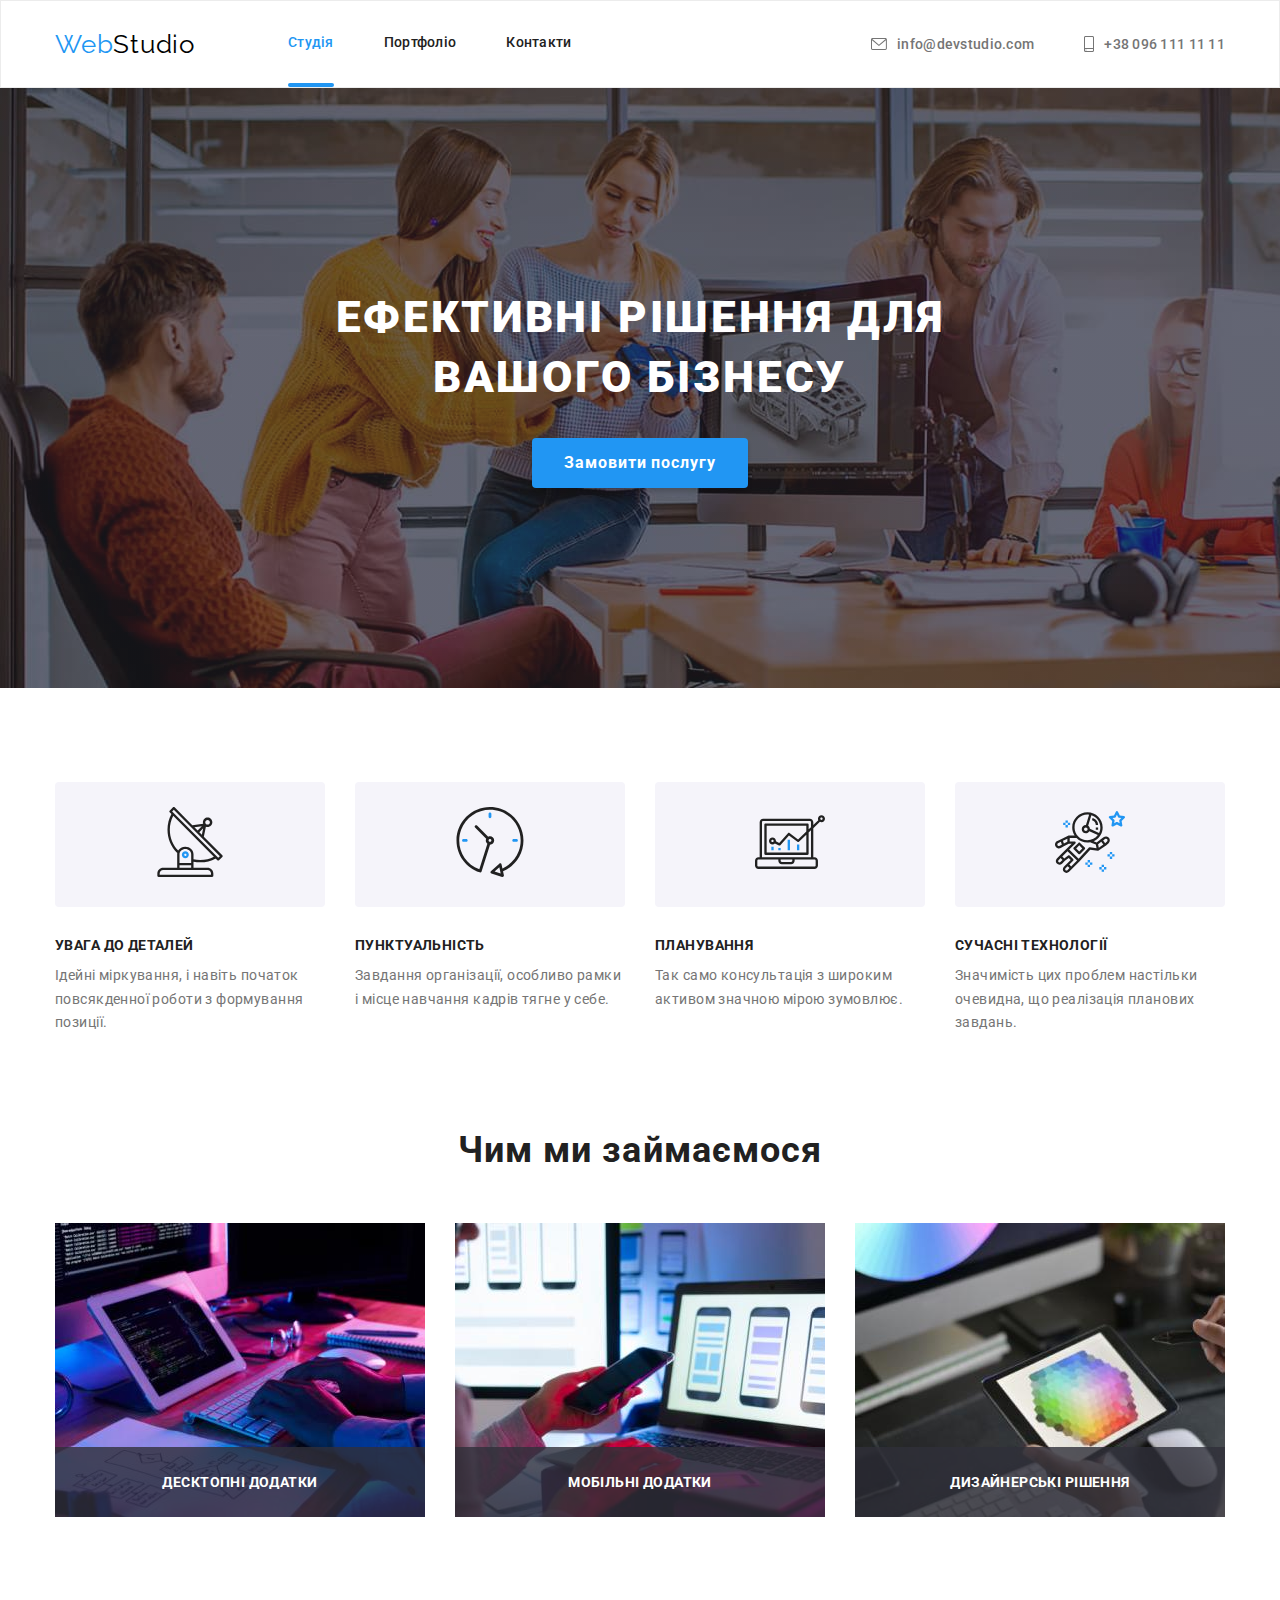
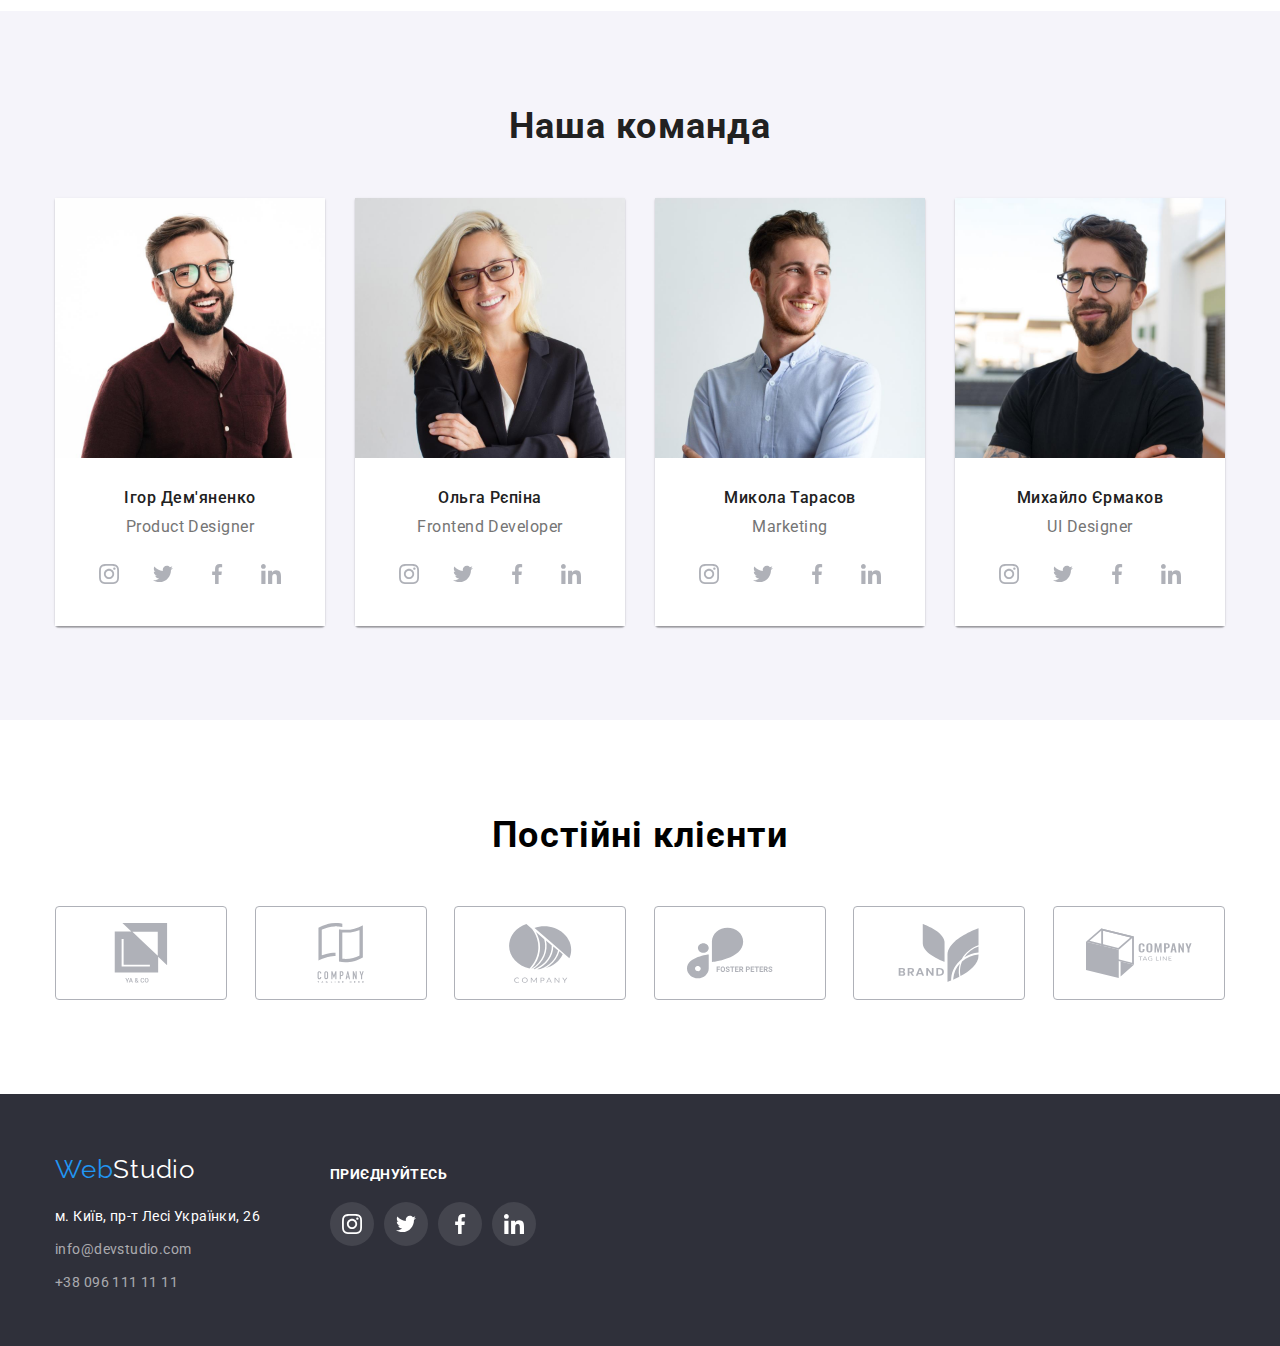
==== index.html @ 17dde600 "complete" ====
<!DOCTYPE html>
<html lang="uk">
  <head>
    <meta charset="UTF-8" />
    <meta http-equiv="X-UA-Compatible" content="IE=edge" />
    <meta name="viewport" content="width=device-width, initial-scale=1.0" />
    <link rel="preconnect" href="https://fonts.gstatic.com" crossorigin />
    <link
      href="https://fonts.googleapis.com/css2?family=Raleway:wght@700&family=Roboto:wght@400;500;700;900&display=swap"
      rel="stylesheet"
    />
    <link rel="stylesheet" href="./css/modern-normalize.min.css" />
    <link rel="stylesheet" href="./css/styles.css" />
    <title>Студія</title>
  </head>
  <body>
    <header>
      <div class="container">
        <a href="./index.html" class="logo">Web<span>Studio</span></a>
        <nav>
          <ul class="navbar">
            <li class="navbar_item current">
              <a href="./index.html" class="active-page">Студія</a>
            </li>
            <li class="navbar_item">
              <a href="./portfolio.html">Портфоліо</a>
            </li>
            <li class="navbar_item"><a href="#">Контакти</a></li>
          </ul>
        </nav>
        <ul class="contacts-list">
          <li class="contacts-item">
            <a href="mailto:info@devstudio.com" class="contacts-link">
              <svg class="icon icon-mail" width="16" height="12">
                <use href="./img/icons.svg#icon-mail"></use>
              </svg>

              info@devstudio.com</a
            >
          </li>
          <li class="contacts-item">
            <a href="tel:+380961111111" class="contacts-link">
              <svg class="icon icon-tel" width="10" height="16">
                <use href="./img/icons.svg#icon-smartphone"></use>
              </svg>
              +38 096 111 11 11</a
            >
          </li>
        </ul>
      </div>
    </header>

    <main>
      <section class="uppersite section">
        <div class="container">
          <h1 class="main-header">
            Ефективні рішення для<br />
            вашого бізнесу
          </h1>
          <button type="button" class="frst-btn" data-modal-open>
            Замовити послугу
          </button>
        </div>
      </section>

      <section class="speciality section">
        <div class="container">
          <h2 hidden>Особливості</h2>
          <ul class="speciality-list">
            <li class="speciality-item">
              <div class="speciality-icon">
                <svg width="70" height="70">
                  <use href="./img/icons.svg#icon-antenna_1"></use>
                </svg>
              </div>
              <h3>УВАГА ДО ДЕТАЛЕЙ</h3>
              <p>
                Ідейні міркування, і навіть початок повсякденної роботи з
                формування позиції.
              </p>
            </li>
            <li class="speciality-item">
              <div class="speciality-icon">
                <svg width="70" height="70">
                  <use href="./img/icons.svg#icon-clock_1"></use>
                </svg>
              </div>
              <h3>ПУНКТУАЛЬНІСТЬ</h3>
              <p>
                Завдання організації, особливо рамки і місце навчання кадрів
                тягне у себе.
              </p>
            </li>
            <li class="speciality-item">
              <div class="speciality-icon">
                <svg width="70" height="70">
                  <use href="./img/icons.svg#icon-diagram_1"></use>
                </svg>
              </div>
              <h3>ПЛАНУВАННЯ</h3>
              <p>
                Так само консультація з широким активом значною мірою зумовлює.
              </p>
            </li>
            <li class="speciality-item">
              <div class="speciality-icon">
                <svg width="70" height="70">
                  <use href="./img/icons.svg#icon-astronaut_1"></use>
                </svg>
              </div>
              <h3>СУЧАСНІ ТЕХНОЛОГІЇ</h3>
              <p>
                Значимість цих проблем настільки очевидна, що реалізація
                планових завдань.
              </p>
            </li>
          </ul>
        </div>
      </section>
      <section class="our-projects section">
        <div class="container">
          <h2 class="projects-subheader">Чим ми займаємося</h2>
          <ul class="projects-list">
            <li class="projects-list-item">
              <img
                class="project-img"
                src="./img/our_projects_1.jpg"
                alt="Кодинг"
                width="370"
              />
              <p class="projects-desc">Десктопні додатки</p>
            </li>
            <li class="projects-list-item">
              <img
                class="project-img"
                src="./img/our_projects_2.jpg"
                alt="Робота над застосунками"
                width="370"
              />
              <p class="projects-desc">Мобільні додатки</p>
            </li>
            <li class="projects-list-item">
              <img
                class="project-img"
                src="./img/our_projects_3.jpg"
                alt="Вибір кольорової палітри"
                width="370"
              />
              <p class="projects-desc">Дизайнерські рішення</p>
            </li>
          </ul>
        </div>
      </section>

      <section class="our-team section">
        <div class="container">
          <h2 class="team-subheader">Наша команда</h2>
          <ul class="team-list">
            <li class="team-card">
              <img
                src="./img/our_team_1.jpg"
                alt="Ігор Дем'яненко"
                width="270"
              />
              <div class="team-card-info">
                <h3>Ігор Дем'яненко</h3>
                <p lang="en">Product Designer</p>
                <ul class="socials">
                  <li class="socials-item">
                    <a href="#" class="socials-item-link">
                      <svg width="20" height="20" class="icon">
                        <use href="./img/icons.svg#icon-instagram"></use>
                      </svg>
                    </a>
                  </li>
                  <li class="socials-item">
                    <a href="#" class="socials-item-link">
                      <svg width="20" height="20" class="icon">
                        <use href="./img/icons.svg#icon-twitter"></use>
                      </svg>
                    </a>
                  </li>
                  <li class="socials-item">
                    <a href="#" class="socials-item-link">
                      <svg width="20" height="20" class="icon">
                        <use href="./img/icons.svg#icon-facebook"></use>
                      </svg>
                    </a>
                  </li>
                  <li class="socials-item">
                    <a href="#" class="socials-item-link">
                      <svg width="20" height="20" class="icon">
                        <use href="./img/icons.svg#icon-linkedin"></use>
                      </svg>
                    </a>
                  </li>
                </ul>
              </div>
            </li>
            <li class="team-card">
              <img src="./img/our_team_2.jpg" alt="Ольга Рєпіна" width="270" />
              <div class="team-card-info">
                <h3>Ольга Рєпіна</h3>
                <p lang="en">Frontend Developer</p>
                <ul class="socials">
                  <li class="socials-item">
                    <a href="#" class="socials-item-link">
                      <svg width="20" height="20" class="icon">
                        <use href="./img/icons.svg#icon-instagram"></use>
                      </svg>
                    </a>
                  </li>
                  <li class="socials-item">
                    <a href="#" class="socials-item-link">
                      <svg width="20" height="20" class="icon">
                        <use href="./img/icons.svg#icon-twitter"></use>
                      </svg>
                    </a>
                  </li>
                  <li class="socials-item">
                    <a href="#" class="socials-item-link">
                      <svg width="20" height="20" class="icon">
                        <use href="./img/icons.svg#icon-facebook"></use>
                      </svg>
                    </a>
                  </li>
                  <li class="socials-item">
                    <a href="#" class="socials-item-link">
                      <svg width="20" height="20" class="icon">
                        <use href="./img/icons.svg#icon-linkedin"></use>
                      </svg>
                    </a>
                  </li>
                </ul>
              </div>
            </li>
            <li class="team-card">
              <img
                src="./img/our_team_3.jpg"
                alt="Микола Тарасов"
                width="270"
              />
              <div class="team-card-info">
                <h3>Микола Тарасов</h3>
                <p lang="en">Marketing</p>
                <ul class="socials">
                  <li class="socials-item">
                    <a href="#" class="socials-item-link">
                      <svg width="20" height="20" class="icon">
                        <use href="./img/icons.svg#icon-instagram"></use>
                      </svg>
                    </a>
                  </li>
                  <li class="socials-item">
                    <a href="#" class="socials-item-link">
                      <svg width="20" height="20" class="icon">
                        <use href="./img/icons.svg#icon-twitter"></use>
                      </svg>
                    </a>
                  </li>
                  <li class="socials-item">
                    <a href="#" class="socials-item-link">
                      <svg width="20" height="20" class="icon">
                        <use href="./img/icons.svg#icon-facebook"></use>
                      </svg>
                    </a>
                  </li>
                  <li class="socials-item">
                    <a href="#" class="socials-item-link">
                      <svg width="20" height="20" class="icon">
                        <use href="./img/icons.svg#icon-linkedin"></use>
                      </svg>
                    </a>
                  </li>
                </ul>
              </div>
            </li>
            <li class="team-card">
              <img
                src="./img/our_team_4.jpg"
                alt="Михайло Єрмаков"
                width="270"
              />
              <div class="team-card-info">
                <h3>Михайло Єрмаков</h3>
                <p lang="en">UI Designer</p>
                <ul class="socials">
                  <li class="socials-item">
                    <a href="#" class="socials-item-link">
                      <svg width="20" height="20" class="icon">
                        <use href="./img/icons.svg#icon-instagram"></use>
                      </svg>
                    </a>
                  </li>
                  <li class="socials-item">
                    <a href="#" class="socials-item-link">
                      <svg width="20" height="20" class="icon">
                        <use href="./img/icons.svg#icon-twitter"></use>
                      </svg>
                    </a>
                  </li>
                  <li class="socials-item">
                    <a href="#" class="socials-item-link">
                      <svg width="20" height="20" class="icon">
                        <use href="./img/icons.svg#icon-facebook"></use>
                      </svg>
                    </a>
                  </li>
                  <li class="socials-item">
                    <a href="#" class="socials-item-link">
                      <svg width="20" height="20" class="icon">
                        <use href="./img/icons.svg#icon-linkedin"></use>
                      </svg>
                    </a>
                  </li>
                </ul>
              </div>
            </li>
          </ul>
        </div>
      </section>

      <section class="partners section">
        <div class="container">
          <h2 class="partners-header">Постійні клієнти</h2>
          <ul class="partners-list">
            <li class="partners-item">
              <a href="#" class="partners-link">
                <svg width="106" height="60" class="icon">
                  <use href="./img/icons.svg#icon-company_1"></use>
                </svg>
              </a>
            </li>
            <li class="partners-item">
              <a href="#" class="partners-link">
                <svg width="106" height="60" class="icon">
                  <use href="./img/icons.svg#icon-company_2"></use>
                </svg>
              </a>
            </li>
            <li class="partners-item">
              <a href="#" class="partners-link">
                <svg width="106" height="60" class="icon">
                  <use href="./img/icons.svg#icon-company_3"></use>
                </svg>
              </a>
            </li>
            <li class="partners-item">
              <a href="#" class="partners-link">
                <svg width="106" height="60" class="icon">
                  <use href="./img/icons.svg#icon-company_4"></use>
                </svg>
              </a>
            </li>
            <li class="partners-item">
              <a href="#" class="partners-link">
                <svg width="106" height="60" class="icon">
                  <use href="./img/icons.svg#icon-company_5"></use>
                </svg>
              </a>
            </li>
            <li class="partners-item">
              <a href="#" class="partners-link">
                <svg width="106" height="60" class="icon">
                  <use href="./img/icons.svg#icon-company_6"></use>
                </svg>
              </a>
            </li>
          </ul>
        </div>
      </section>

      <div class="backdrop is-hidden" data-modal>
        <div class="modal">
          <button type="button" class="btn-close" data-modal-close>
            <svg class="icon icon-close" width="11" height="11">
              <use href="./img/icons.svg#icon-close"></use>
            </svg>
          </button>
        </div>
      </div>
    </main>

    <footer>
      <div class="footer container">
        <div class="footer-address">
          <a href="index.html" class="footer-logo">Web<span>Studio</span></a>
          <address class="footer-contacts">
            <ul class="footer-contacts-list">
              <li class="footer-contacts-item">
                <a
                  href="https://goo.gl/maps/Gp3ARR3Tay99MyRA6"
                  target="_blank"
                  rel="noopener noreferrer"
                  class="address"
                  >м. Київ, пр-т Лесі Українки, 26
                </a>
              </li>
              <li class="footer-contacts-item">
                <a href="mailto:info@devstudio.com">info@devstudio.com</a>
              </li>
              <li class="footer-contacts-item">
                <a href="tel:+380961111111">+38 096 111 11 11</a>
              </li>
            </ul>
          </address>
        </div>

        <div class="footer-media">
          <h2 class="footer-header">приєднуйтесь</h2>
          <ul class="footer-socials">
            <li class="footer-socials-item">
              <a href="#" class="footer-socials-link">
                <svg width="20" height="20">
                  <use href="./img/icons.svg#icon-instagram" class="icon"></use>
                </svg>
              </a>
            </li>
            <li class="footer-socials-item">
              <a href="#" class="footer-socials-link">
                <svg width="20" height="20">
                  <use href="./img/icons.svg#icon-twitter" class="icon"></use>
                </svg>
              </a>
            </li>
            <li class="footer-socials-item">
              <a href="#" class="footer-socials-link">
                <svg width="20" height="20">
                  <use href="./img/icons.svg#icon-facebook" class="icon"></use>
                </svg>
              </a>
            </li>
            <li class="footer-socials-item">
              <a href="#" class="footer-socials-link">
                <svg width="20" height="20">
                  <use href="./img/icons.svg#icon-linkedin" class="icon"></use>
                </svg>
              </a>
            </li>
          </ul>
        </div>
      </div>
    </footer>
    <script src="./js/modal.js"></script>
  </body>
</html>
---- css/styles.css ----
:root {
  --brand-color: #2196f3;
  --primary-color: #212121;
  --secondary-color: #757575;
  --light-color: #fff;
  --primary-background: #2f303a;
  --light-background: #f5f4fa;
  --gray-color: #afb1b8;
}

a {
  color: inherit;
  text-decoration: none;
}

h1,
h2,
h3,
h4,
p {
  margin: 0;
}

ul {
  list-style-type: none;
  margin: 0;
  padding: 0;
}

img {
  display: block;
  max-width: 100%;
  height: auto;
}

body {
  font-family: "Roboto", sans-serif;
  background-color: var(--light-color);
}

.container {
  max-width: 1200px;
  margin: 0 auto;
  padding: 0 15px;
}

header {
  border: 1px solid #ececec;
  /* padding: 25px 0; */
}

header .container {
  display: flex;
  align-items: center;
}

.logo {
  font-family: "Raleway";
  font-size: 26px;
  line-height: 1.2;
  letter-spacing: 0.03em;
  color: var(--brand-color);
}

.logo span {
  color: black;
}

.navbar {
  display: flex;
  margin-left: 93px;
}

.navbar_item {
  padding: 32px 0;
}

.navbar_item a {
  font-weight: 500;
  font-size: 14px;
  line-height: 1.2;
  letter-spacing: 0.02em;
  color: var(--primary-color);
  transition-property: color;
  transition-duration: 250ms;
  transition-timing-function: cubic-bezier(0.4, 0, 0.2, 1);
}

.navbar_item:not(:last-child) {
  margin-right: 50px;
}

.navbar_item .active-page {
  color: var(--brand-color);
}

.current::after {
  content: "";
  position: relative;
  top: 32px;
  display: block;
  width: 100%;
  height: 4px;
  background-color: #2196f3;
  border-radius: 2px;
}

.contacts-list {
  display: flex;
  gap: 50px;
  margin-left: auto;
}

.contacts-item a {
  font-weight: 500;
  font-size: 14px;
  line-height: 1.2;
  letter-spacing: 0.02em;
  color: var(--secondary-color);
  transition-property: color;
  transition-duration: 250ms;
  transition-timing-function: cubic-bezier(0.4, 0, 0.2, 1);
}

.contacts-item {
  display: flex;
  align-items: center;
}

.contacts-link {
  display: flex;
  align-items: center;
}

.icon {
  fill: currentColor;
  display: block;
}

.icon-mail,
.icon-tel {
  margin-right: 10px;
}

.navbar_item a:hover,
.navbar_item a:focus,
.contacts-item a:hover,
.contacts-item a:focus {
  color: var(--brand-color);
}

.section {
  padding: 94px 0;
}

.uppersite {
  min-height: 600px;
  background-image: linear-gradient(
      to right,
      rgba(47, 48, 58, 0.4),
      rgba(47, 48, 58, 0.4)
    ),
    url(../img/main_bg.jpg);
  background-repeat: no-repeat;
  background-color: var(--primary-background);
  padding-top: 200px;
  max-width: 1600px;
  margin: 0 auto;
}

.main-header {
  font-weight: 900;
  font-size: 44px;
  line-height: 1.36;
  letter-spacing: 0.06em;
  text-transform: uppercase;
  color: var(--light-color);
  text-align: center;
}

.frst-btn {
  display: block;
  color: var(--light-color);
  font-weight: 700;
  font-size: 16px;
  line-height: 1.88;
  letter-spacing: 0.06em;
  background-color: var(--brand-color);
  box-shadow: 0px 4px 4px rgba(0, 0, 0, 0.15);
  border-radius: 4px;
  width: 216px;
  height: 50px;
  border-style: none;
  cursor: pointer;
  margin: 0 auto;
  /* text-align: center;
  align-items: center; */
  margin-top: 30px;
}

.frst-btn:active {
  background-color: #188ce8;
}

.backdrop {
  position: fixed;
  top: 0;
  left: 0;
  width: 100%;
  height: 100%;
  background-color: rgba(0, 0, 0, 0.2);
}

.backdrop.is-hidden {
  opacity: 0;
  pointer-events: none;
}

.modal {
  position: absolute;
  top: 50%;
  left: 50%;
  transform: translate(-50%, -50%);
  width: 528px;
  height: 581px;
  background-color: var(--light-color);
  box-shadow: 0px 1px 3px rgba(0, 0, 0, 0.12), 0px 1px 1px rgba(0, 0, 0, 0.14),
    0px 2px 1px rgba(0, 0, 0, 0.2);
  border-radius: 4px;
  transition-property: opacity;
  transition-duration: 500ms;
  transition-timing-function: cubic-bezier(0.4, 0, 0.2, 1);
}

.btn-close {
  position: absolute;
  border: 1px solid rgba(0, 0, 0, 0.1);
  width: 30px;
  height: 30px;
  background-color: var(--light-color);
  top: 8px;
  right: 8px;
  border-radius: 50%;
  cursor: pointer;
}

.icon-close {
  position: absolute;
  top: 50%;
  left: 50%;
  transform: translate(-50%, -50%);
}

.speciality {
  min-height: 286px;
}

.speciality-list {
  display: flex;
  gap: 30px;
}

/* .speciality-item {
  width: 270px;
  min-height: 98px;
} */

.speciality-icon {
  background-color: var(--light-background);
  border-radius: 4px;
  padding: 25px 100px;
  margin-bottom: 30px;
}

.speciality-item h3 {
  font-size: 14px;
  line-height: 1.2;
  letter-spacing: 0.03em;
  text-transform: uppercase;
  color: var(--primary-color);
  text-align: left;
}

.speciality-item p {
  margin-top: 10px;
  font-size: 14px;
  line-height: 1.71;
  letter-spacing: 0.03em;
  color: var(--secondary-color);
  text-align: left;
}

.our-projects {
  min-height: 480px;
  padding-top: 0;
}

.projects-subheader {
  font-size: 36px;
  line-height: 1.2;
  letter-spacing: 0.03em;
  color: var(--primary-color);
  text-align: center;
  margin-bottom: 50px;
}

.projects-list {
  display: flex;
  gap: 30px;
}

.projects-list-item {
  position: relative;
}

.projects-desc {
  position: absolute;
  bottom: 0;
  width: 100%;
  font-weight: 700;
  font-size: 14px;
  line-height: calc(16 / 14);
  text-align: center;
  letter-spacing: 0.03em;
  text-transform: uppercase;
  color: var(--light-color);
  padding: 27px 0;
  background-color: rgba(47, 48, 58, 0.8);
}

.our-team {
  min-height: 648px;
  background-color: #f5f4fa;
}

.team-subheader {
  font-size: 36px;
  line-height: 1.2;
  letter-spacing: 0.03em;
  color: var(--primary-color);
  margin-bottom: 50px;
  text-align: center;
}

.team-list {
  display: flex;
  gap: 30px;
}

.team-card {
  box-shadow: 0px 1px 3px rgba(0, 0, 0, 0.12), 0px 1px 1px rgba(0, 0, 0, 0.14),
    0px 2px 1px rgba(0, 0, 0, 0.2);
  border-radius: 0px 0px 4px 4px;
}

.team-card-info {
  background-color: var(--light-color);
  padding: 30px 0;
}

.team-card-info h3 {
  font-weight: 500;
  font-size: 16px;
  line-height: 1.2;
  letter-spacing: 0.03em;
  color: var(--primary-color);
  text-align: center;
  margin-bottom: 10px;
}

.team-card-info p {
  line-height: 1.2;
  letter-spacing: 0.03em;
  color: var(--secondary-color);
  text-align: center;
}

.socials {
  display: flex;
  justify-content: center;
  align-items: center;
  gap: 10px;
  margin-top: 16px;
}

.socials-item-link {
  color: var(--gray-color);
  background-color: transparent;
  border-radius: 50%;
  display: block;
  padding: 12px;
  transition-property: color, background-color;
  transition-duration: 250ms;
  transition-timing-function: cubic-bezier(0.4, 0, 0.2, 1);
}

.socials-item-link:hover,
.socials-item-link:focus {
  color: var(--light-color);
  background-color: var(--brand-color);
}

.partners {
  min-height: 372px;
}

.partners-header {
  font-size: 36px;
  line-height: calc(42 / 36);
  text-align: center;
  letter-spacing: 0.03em;
  margin-bottom: 50px;
}

.partners-list {
  display: flex;
  justify-content: space-between;
}

.partners-link {
  color: var(--gray-color);
  display: block;
  align-items: center;
  padding: 16px 32px;
  /* width: 170px;
  height: 92px; */
  border: 1px solid var(--gray-color);
  border-radius: 4px;
  transition-property: color, border;
  transition-duration: 250ms;
  transition-timing-function: cubic-bezier(0.4, 0, 0.2, 1);
}

.partners-link:hover,
.partners-link:focus {
  color: var(--brand-color);
  border: 1px solid var(--brand-color);
}

footer {
  min-height: 252px;
  background-color: var(--primary-background);
  padding-top: 60px;
}

.footer {
  display: flex;
}

.footer-address {
  margin-right: 70px;
}

.footer-logo {
  font-family: "Raleway";
  font-size: 26px;
  line-height: 1.2;
  letter-spacing: 0.03em;
  color: var(--brand-color);
}

.footer-logo span {
  color: var(--light-color);
}

.footer-contacts {
  margin-top: 20px;
}

.footer-contacts-item {
  margin-bottom: 9px;
}

.footer-contacts-item a {
  font-style: normal;
  font-size: 14px;
  line-height: 1.71;
  letter-spacing: 0.03em;
  color: rgba(255, 255, 255, 0.6);
  transition-property: color;
  transition-duration: 250ms;
  transition-timing-function: cubic-bezier(0.4, 0, 0.2, 1);
}

.footer-contacts-item a:hover,
.footer-contacts-item a:focus {
  color: var(--brand-color);
}

.footer-contacts-item .address {
  color: var(--light-color);
}

.footer-media {
  margin-top: 12px;
}

.footer-header {
  font-size: 14px;
  line-height: calc(16 / 14);
  letter-spacing: 0.03em;
  text-transform: uppercase;
  color: var(--light-color);
}

.footer-socials {
  display: flex;
  gap: 10px;
}

.footer-socials-link {
  display: flex;
  align-items: center;
  justify-content: center;
  padding: 12px;
  color: var(--light-color);
  background-color: rgba(255, 255, 255, 0.1);
  border-radius: 50%;
  margin-top: 20px;
  transition-property: background-color;
  transition-duration: 250ms;
  transition-timing-function: cubic-bezier(0.4, 0, 0.2, 1);
}

.footer-socials-link:hover,
.footer-socials-link:focus {
  background-color: var(--brand-color);
}

.portfolio-cards {
  min-height: 1360px;
}

.button-list {
  display: flex;
  justify-content: center;
  gap: 8px;
  margin-bottom: 50px;
}

.port-btn .filter {
  font-family: "Roboto";
  font-weight: 500;
  font-size: 16px;
  line-height: 1.62;
  text-align: center;
  letter-spacing: 0.03em;
  color: var(--primary-color);
  width: 125px;
  height: 38px;
  background-color: #f5f4fa;
  border-radius: 4px;
  border-style: none;
  transition-property: background-color, box-shadow, border-radius, color;
  transition-duration: 250ms;
  transition-timing-function: cubic-bezier(0.4, 0, 0.2, 1);
}

.filter:hover,
.filter:focus {
  background-color: var(--brand-color);
  box-shadow: 0px 3px 1px rgba(0, 0, 0, 0.1), 0px 1px 2px rgba(0, 0, 0, 0.08),
    0px 2px 2px rgba(0, 0, 0, 0.12);
  border-radius: 4px;
  color: var(--light-color);
}

.portfolio-list {
  display: flex;
  flex-wrap: wrap;
  gap: 30px;
}

.portfolio-card {
  width: 370px;
  border: 1px solid #eeeeee;
  transition-property: box-shadow;
  transition-duration: 250ms;
  transition-timing-function: cubic-bezier(0.4, 0, 0.2, 1);
}

.portfolio-card:hover,
.portfolio-card:focus {
  box-shadow: 0px 1px 1px rgba(0, 0, 0, 0.12), 0px 4px 4px rgba(0, 0, 0, 0.06),
    1px 4px 6px rgba(0, 0, 0, 0.16);
}

.img-wrapper {
  position: relative;
  overflow: hidden;
}

.text-overlay {
  position: absolute;
  top: 0;
  left: 0;
  width: 100%;
  height: 100%;
  padding: 63px 24px;
  font-size: 18px;
  line-height: calc(28 / 18);
  color: var(--light-color);
  background-color: rgba(33, 150, 243, 0.9);
  transform: translateY(101%);
  transition-property: transform;
  transition-duration: 250ms;
  transition-timing-function: cubic-bezier(0.4, 0, 0.2, 1);
}

.portfolio-link:hover .text-overlay,
.portfolio-link:focus .text-overlay {
  transform: translateY(0);
}

.portfolio-info {
  border-color: var(--light-color);
  padding: 20px 24px;
}

.portfolio-info h2 {
  font-size: 18px;
  line-height: 2;
  letter-spacing: 0.06em;
  color: var(--primary-color);
  text-align: left;
  margin-bottom: 4px;
}

.portfolio-info p {
  line-height: 1.88;
  letter-spacing: 0.03em;
  color: var(--secondary-color);
  text-align: left;
}
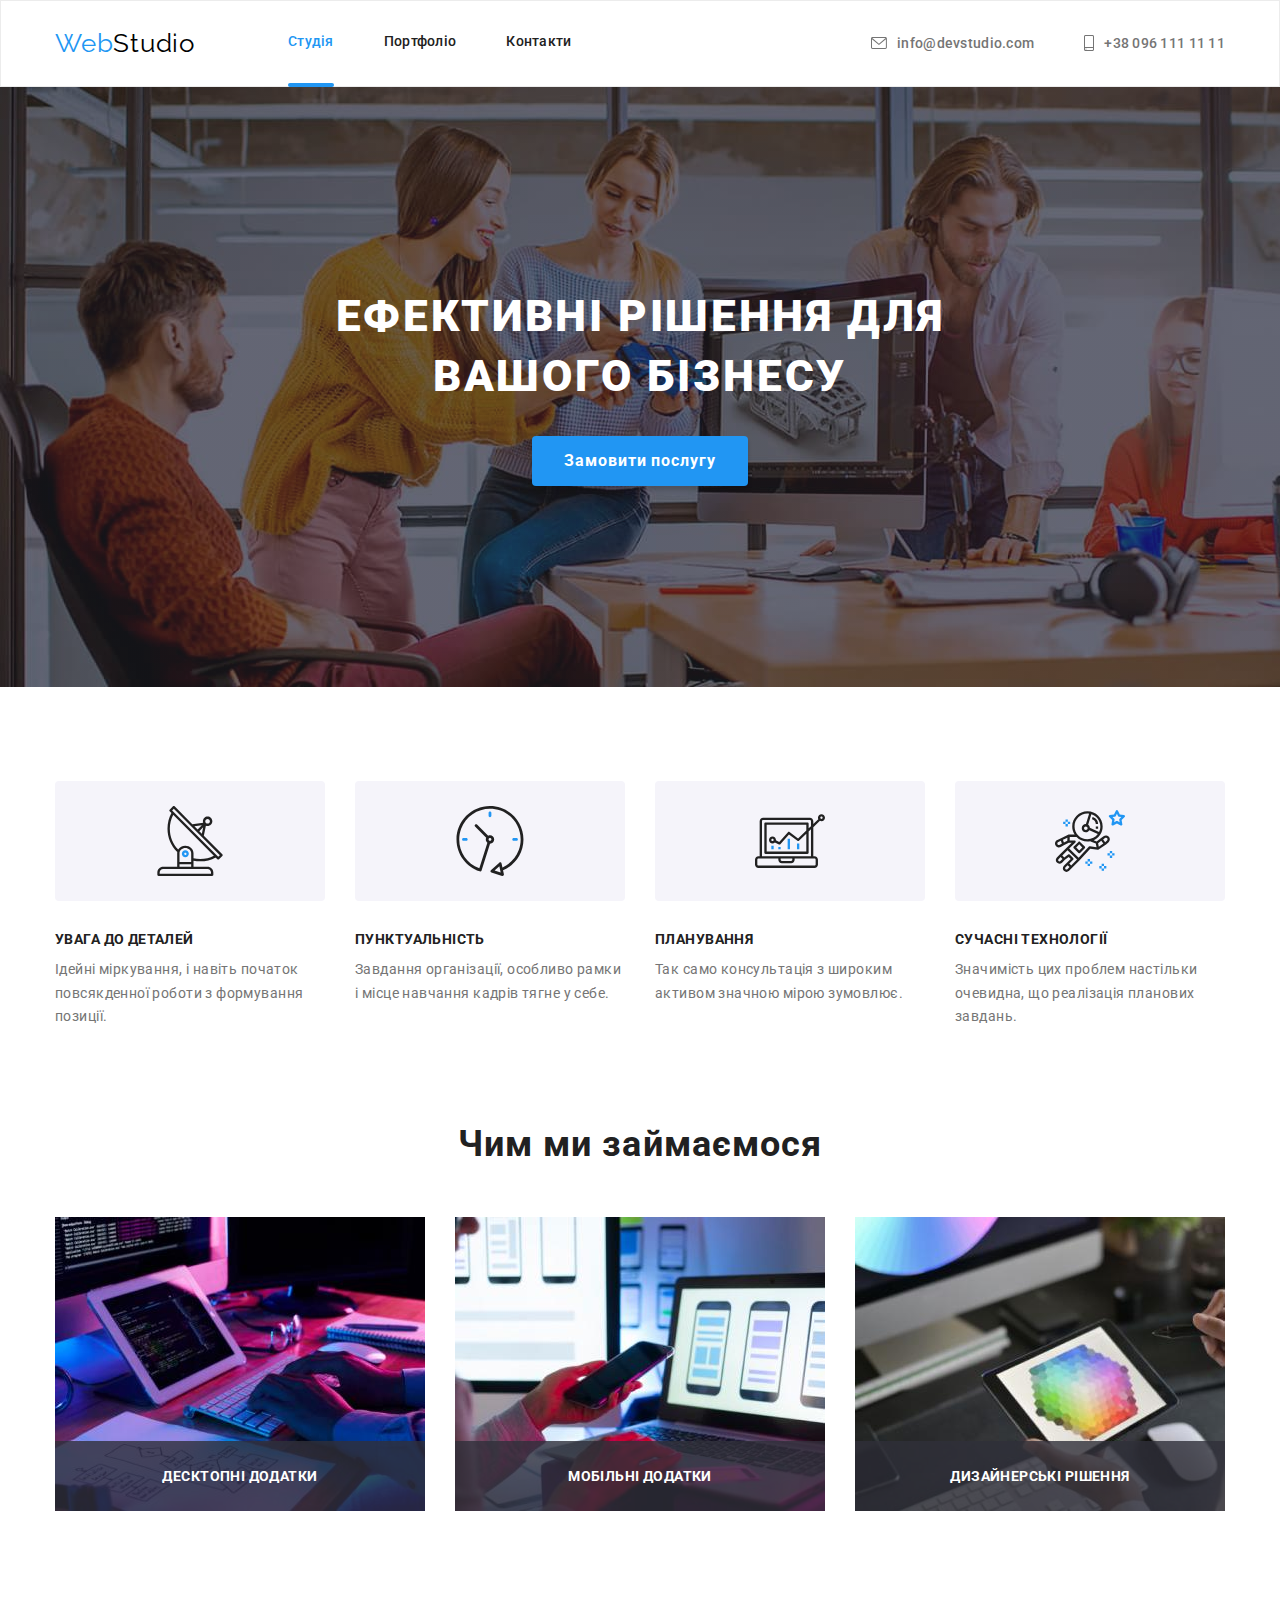
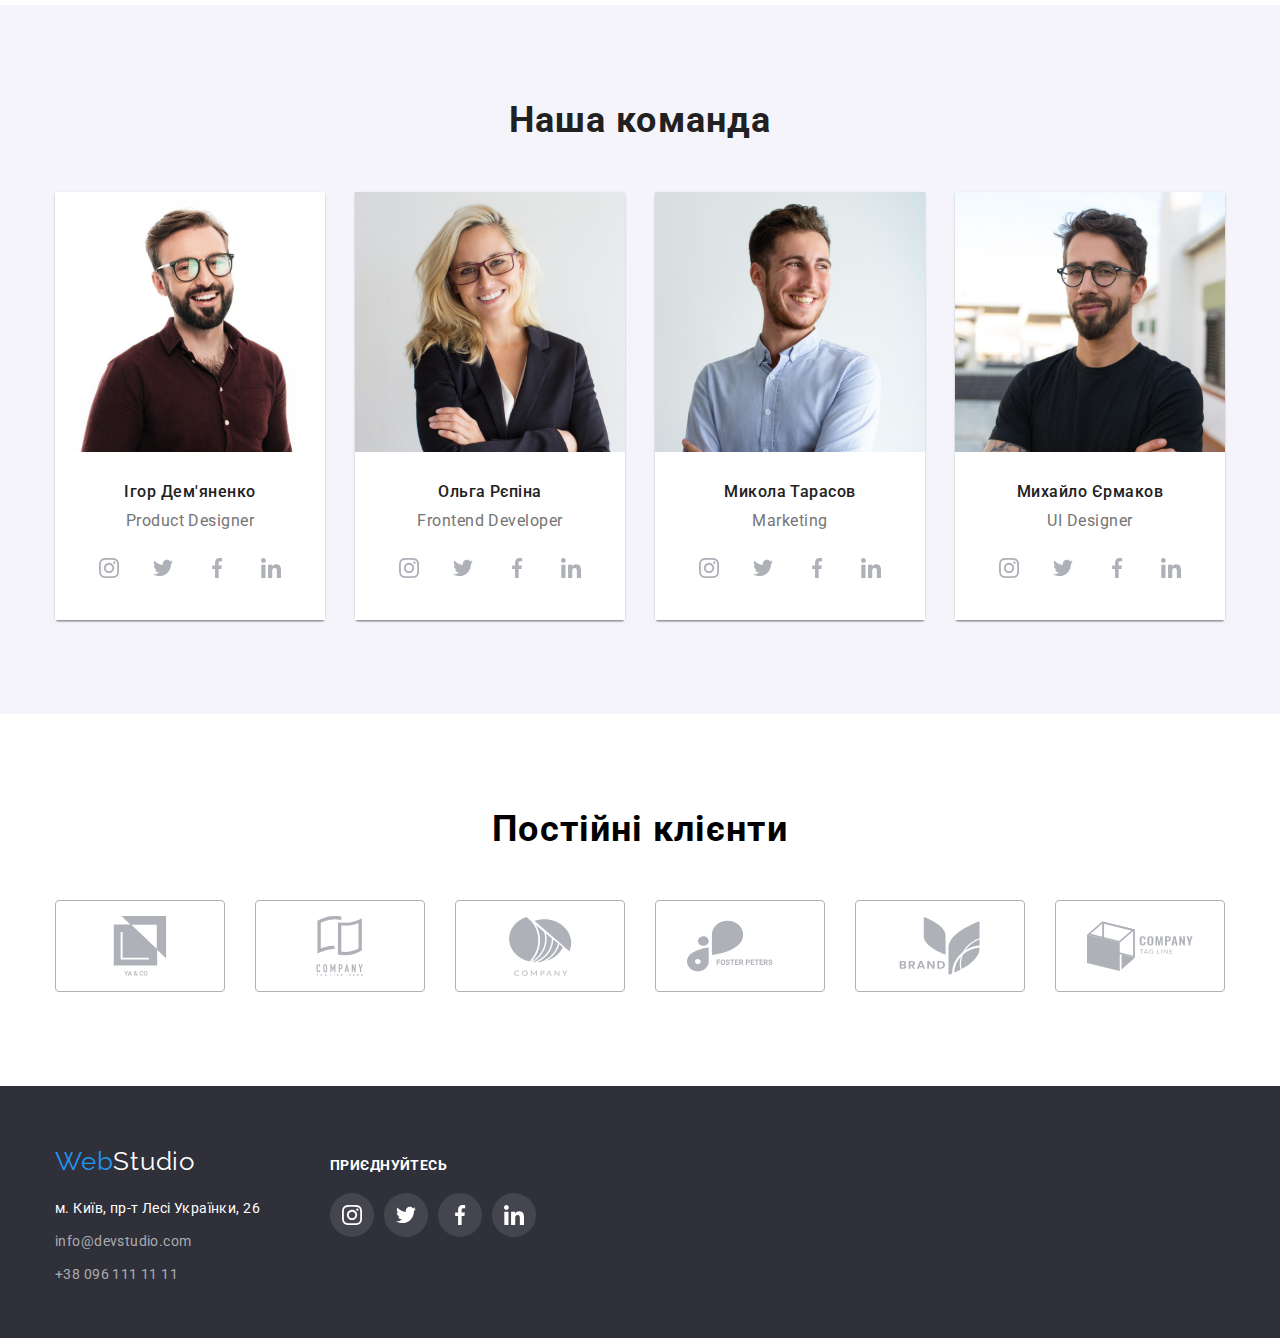
==== commit 151114dd: "виправлено" ====
--- a/index.html
+++ b/index.html
@@ -20,12 +20,13 @@
         <nav>
           <ul class="navbar">
             <li class="navbar_item current">
-              <a href="./index.html" class="active-page">Студія</a>
+              <a href="./index.html" class="nav-link active-page">Студія</a>
             </li>
             <li class="navbar_item">
-              <a href="./portfolio.html">Портфоліо</a>
-            </li>
-            <li class="navbar_item"><a href="#">Контакти</a></li>
+              <a href="./portfolio.html" class="nav-link">Портфоліо</a>
+            </li>
+            <li class="navbar_item">
+              <a href="#"   class="nav-link">Контакти</a></li>
           </ul>
         </nav>
         <ul class="contacts-list">
@@ -370,15 +371,6 @@
         </div>
       </section>
 
-      <div class="backdrop is-hidden" data-modal>
-        <div class="modal">
-          <button type="button" class="btn-close" data-modal-close>
-            <svg class="icon icon-close" width="11" height="11">
-              <use href="./img/icons.svg#icon-close"></use>
-            </svg>
-          </button>
-        </div>
-      </div>
     </main>
 
     <footer>
@@ -441,6 +433,17 @@
         </div>
       </div>
     </footer>
+
+    <div class="backdrop is-hidden" data-modal>
+      <div class="modal">
+        <button type="button" class="btn-close" data-modal-close>
+          <svg class="icon icon-close" width="11" height="11">
+            <use href="./img/icons.svg#icon-close"></use>
+          </svg>
+        </button>
+      </div>
+    </div>
+
     <script src="./js/modal.js"></script>
   </body>
 </html>
--- a/css/styles.css
+++ b/css/styles.css
@@ -33,6 +33,11 @@
   height: auto;
 }
 
+button {
+  margin: 0;
+  padding: 0;
+}
+
 body {
   font-family: "Roboto", sans-serif;
   background-color: var(--light-color);
@@ -46,7 +51,7 @@
 
 header {
   border: 1px solid #ececec;
-  /* padding: 25px 0; */
+
 }
 
 header .container {
@@ -72,10 +77,12 @@
 }
 
 .navbar_item {
+
+}
+
+.navbar_item .nav-link {
+  display: block;
   padding: 32px 0;
-}
-
-.navbar_item a {
   font-weight: 500;
   font-size: 14px;
   line-height: 1.2;
@@ -97,7 +104,7 @@
 .current::after {
   content: "";
   position: relative;
-  top: 32px;
+  bottom: -1px;
   display: block;
   width: 100%;
   height: 4px;
@@ -105,10 +112,16 @@
   border-radius: 2px;
 }
 
+
 .contacts-list {
   display: flex;
   gap: 50px;
   margin-left: auto;
+}
+
+.contacts-item {
+  display: flex;
+  align-items: center;
 }
 
 .contacts-item a {
@@ -120,11 +133,6 @@
   transition-property: color;
   transition-duration: 250ms;
   transition-timing-function: cubic-bezier(0.4, 0, 0.2, 1);
-}
-
-.contacts-item {
-  display: flex;
-  align-items: center;
 }
 
 .contacts-link {
@@ -165,7 +173,7 @@
   background-color: var(--primary-background);
   padding-top: 200px;
   max-width: 1600px;
-  margin: 0 auto;
+  text-align: center;
 }
 
 .main-header {
@@ -175,11 +183,10 @@
   letter-spacing: 0.06em;
   text-transform: uppercase;
   color: var(--light-color);
-  text-align: center;
+  margin-bottom: 30px;
 }
 
 .frst-btn {
-  display: block;
   color: var(--light-color);
   font-weight: 700;
   font-size: 16px;
@@ -192,13 +199,11 @@
   height: 50px;
   border-style: none;
   cursor: pointer;
-  margin: 0 auto;
-  /* text-align: center;
-  align-items: center; */
-  margin-top: 30px;
+
 }
 
 .frst-btn:active {
+
   background-color: #188ce8;
 }
 
@@ -209,11 +214,15 @@
   width: 100%;
   height: 100%;
   background-color: rgba(0, 0, 0, 0.2);
+  z-index: 2;
+  transition: opacity  250ms ease-in-out,
+  visibility 250ms ease-in-out;
 }
 
 .backdrop.is-hidden {
   opacity: 0;
   pointer-events: none;
+  visibility: hidden;
 }
 
 .modal {
@@ -266,9 +275,13 @@
 } */
 
 .speciality-icon {
+  display: flex;
+  justify-content: center;
+  align-items: center;
+  width: 270px;
+  height: 120px;
   background-color: var(--light-background);
   border-radius: 4px;
-  padding: 25px 100px;
   margin-bottom: 30px;
 }
 
@@ -279,10 +292,10 @@
   text-transform: uppercase;
   color: var(--primary-color);
   text-align: left;
+  margin-bottom: 10px;
 }
 
 .speciality-item p {
-  margin-top: 10px;
   font-size: 14px;
   line-height: 1.71;
   letter-spacing: 0.03em;
@@ -387,8 +400,11 @@
   color: var(--gray-color);
   background-color: transparent;
   border-radius: 50%;
-  display: block;
-  padding: 12px;
+  display: flex;
+  width: 44px;
+  height: 44px;
+  align-items: center;
+  justify-content: center;
   transition-property: color, background-color;
   transition-duration: 250ms;
   transition-timing-function: cubic-bezier(0.4, 0, 0.2, 1);
@@ -419,11 +435,11 @@
 
 .partners-link {
   color: var(--gray-color);
-  display: block;
-  align-items: center;
-  padding: 16px 32px;
-  /* width: 170px;
-  height: 92px; */
+  display: flex;
+  justify-content: center;
+  align-items: center;
+  width: 170px;
+  height: 92px;
   border: 1px solid var(--gray-color);
   border-radius: 4px;
   transition-property: color, border;
@@ -445,6 +461,7 @@
 
 .footer {
   display: flex;
+  align-items: baseline;
 }
 
 .footer-address {
@@ -491,16 +508,13 @@
   color: var(--light-color);
 }
 
-.footer-media {
-  margin-top: 12px;
-}
-
 .footer-header {
   font-size: 14px;
   line-height: calc(16 / 14);
   letter-spacing: 0.03em;
   text-transform: uppercase;
   color: var(--light-color);
+  margin-bottom: 20px;
 }
 
 .footer-socials {
@@ -512,11 +526,11 @@
   display: flex;
   align-items: center;
   justify-content: center;
-  padding: 12px;
+  width: 44px;
+  height: 44px;
   color: var(--light-color);
   background-color: rgba(255, 255, 255, 0.1);
   border-radius: 50%;
-  margin-top: 20px;
   transition-property: background-color;
   transition-duration: 250ms;
   transition-timing-function: cubic-bezier(0.4, 0, 0.2, 1);
